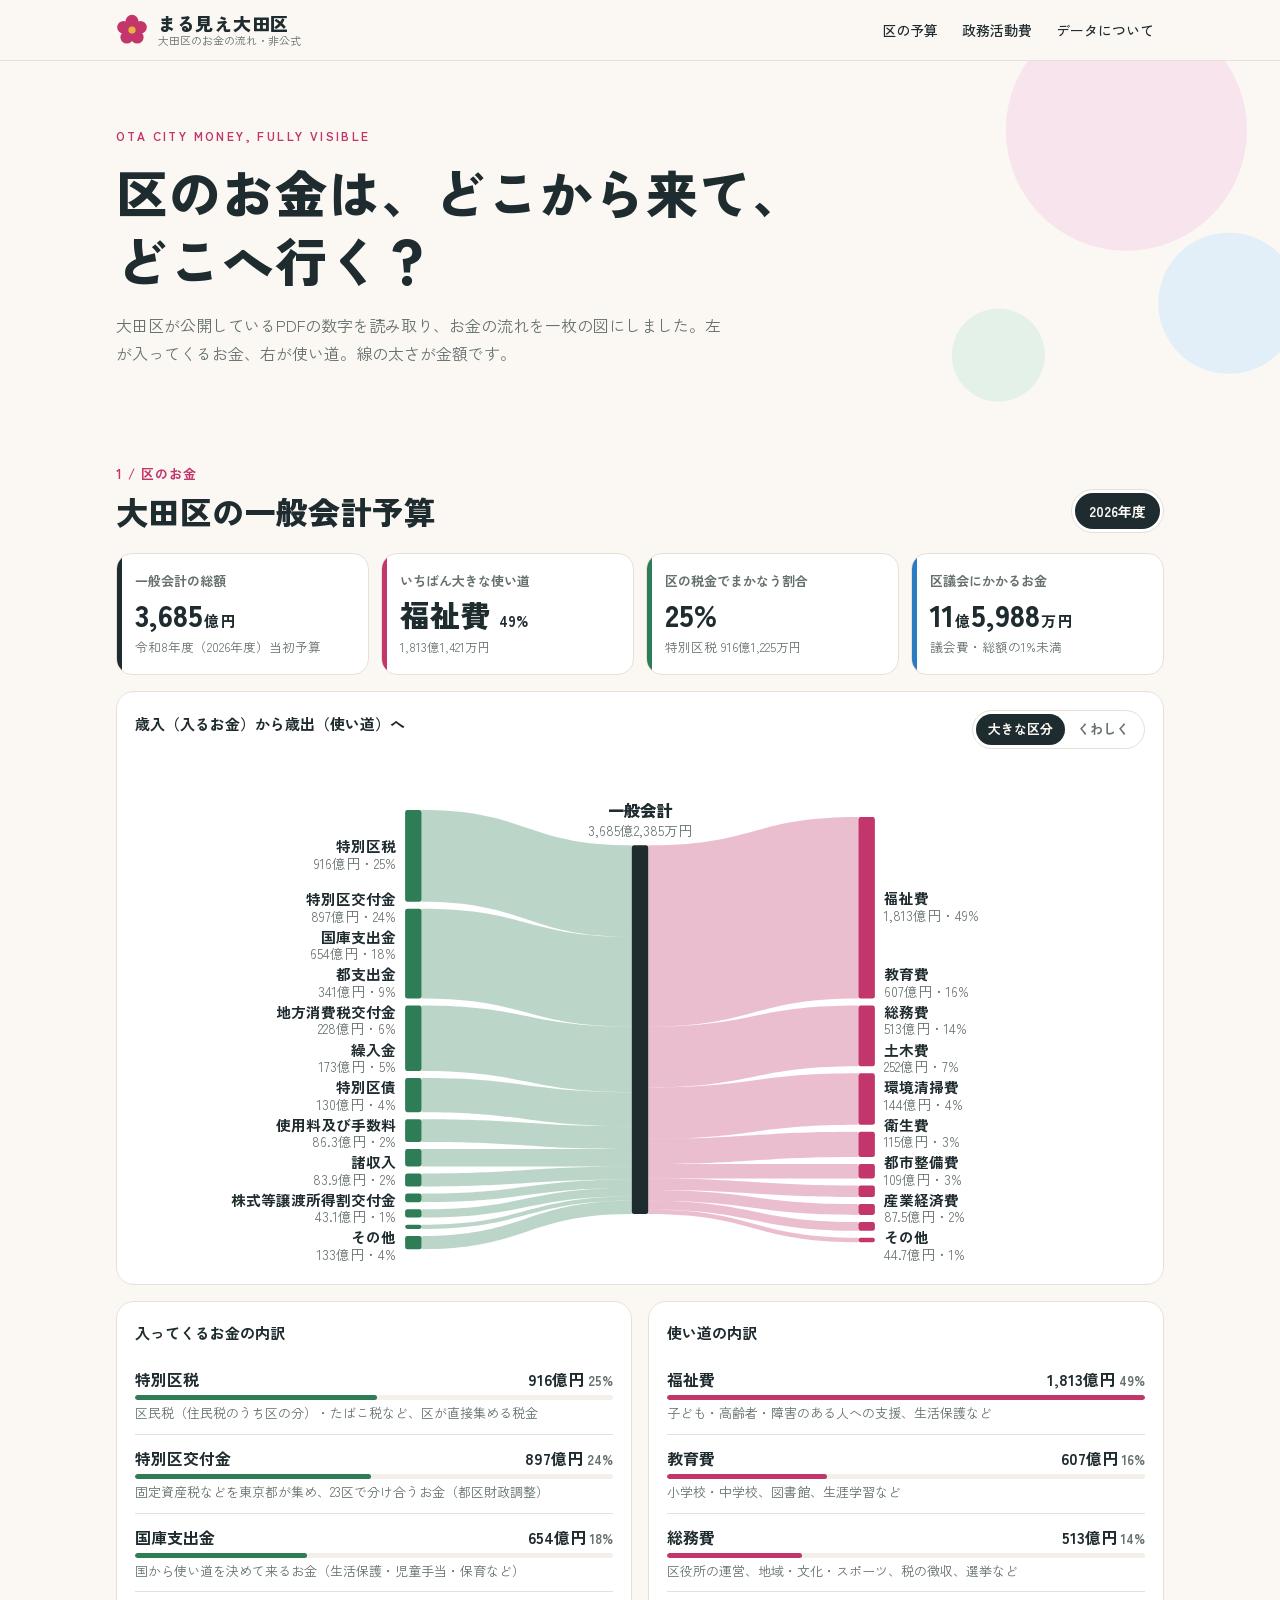
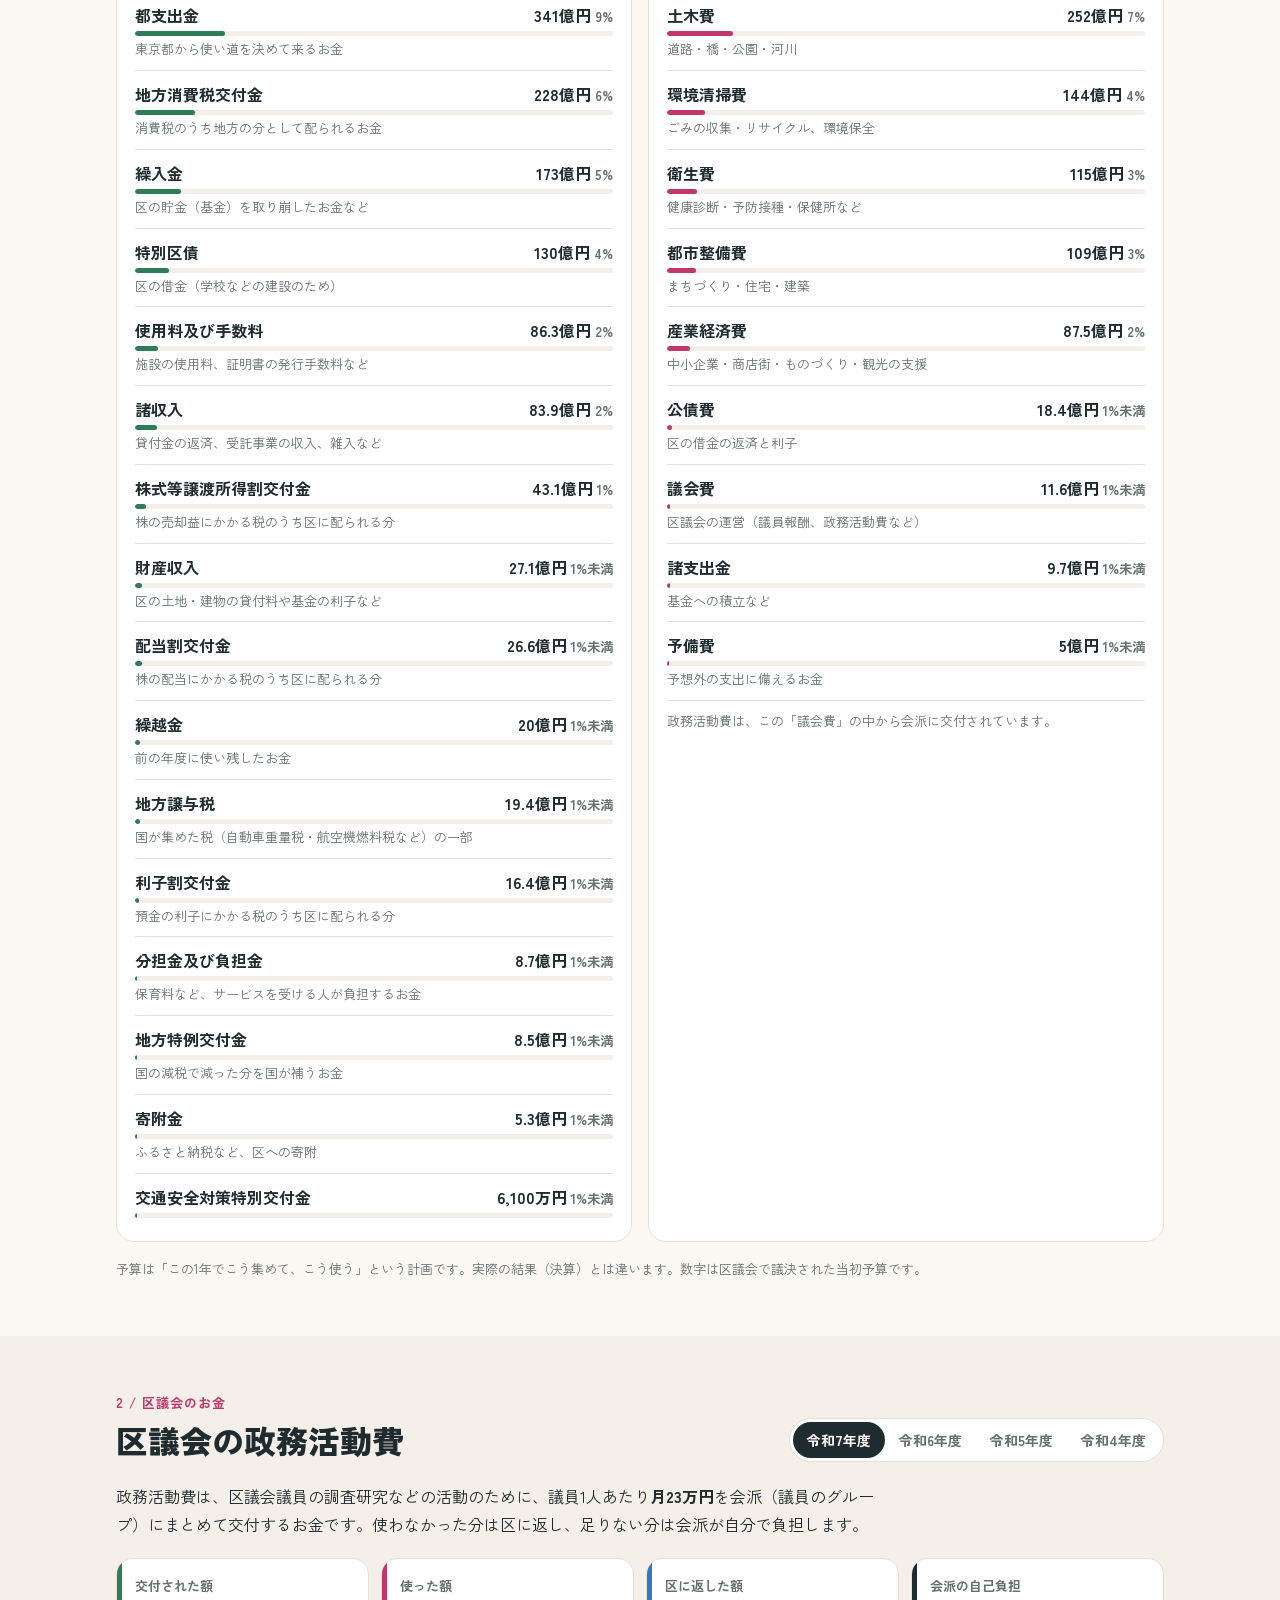
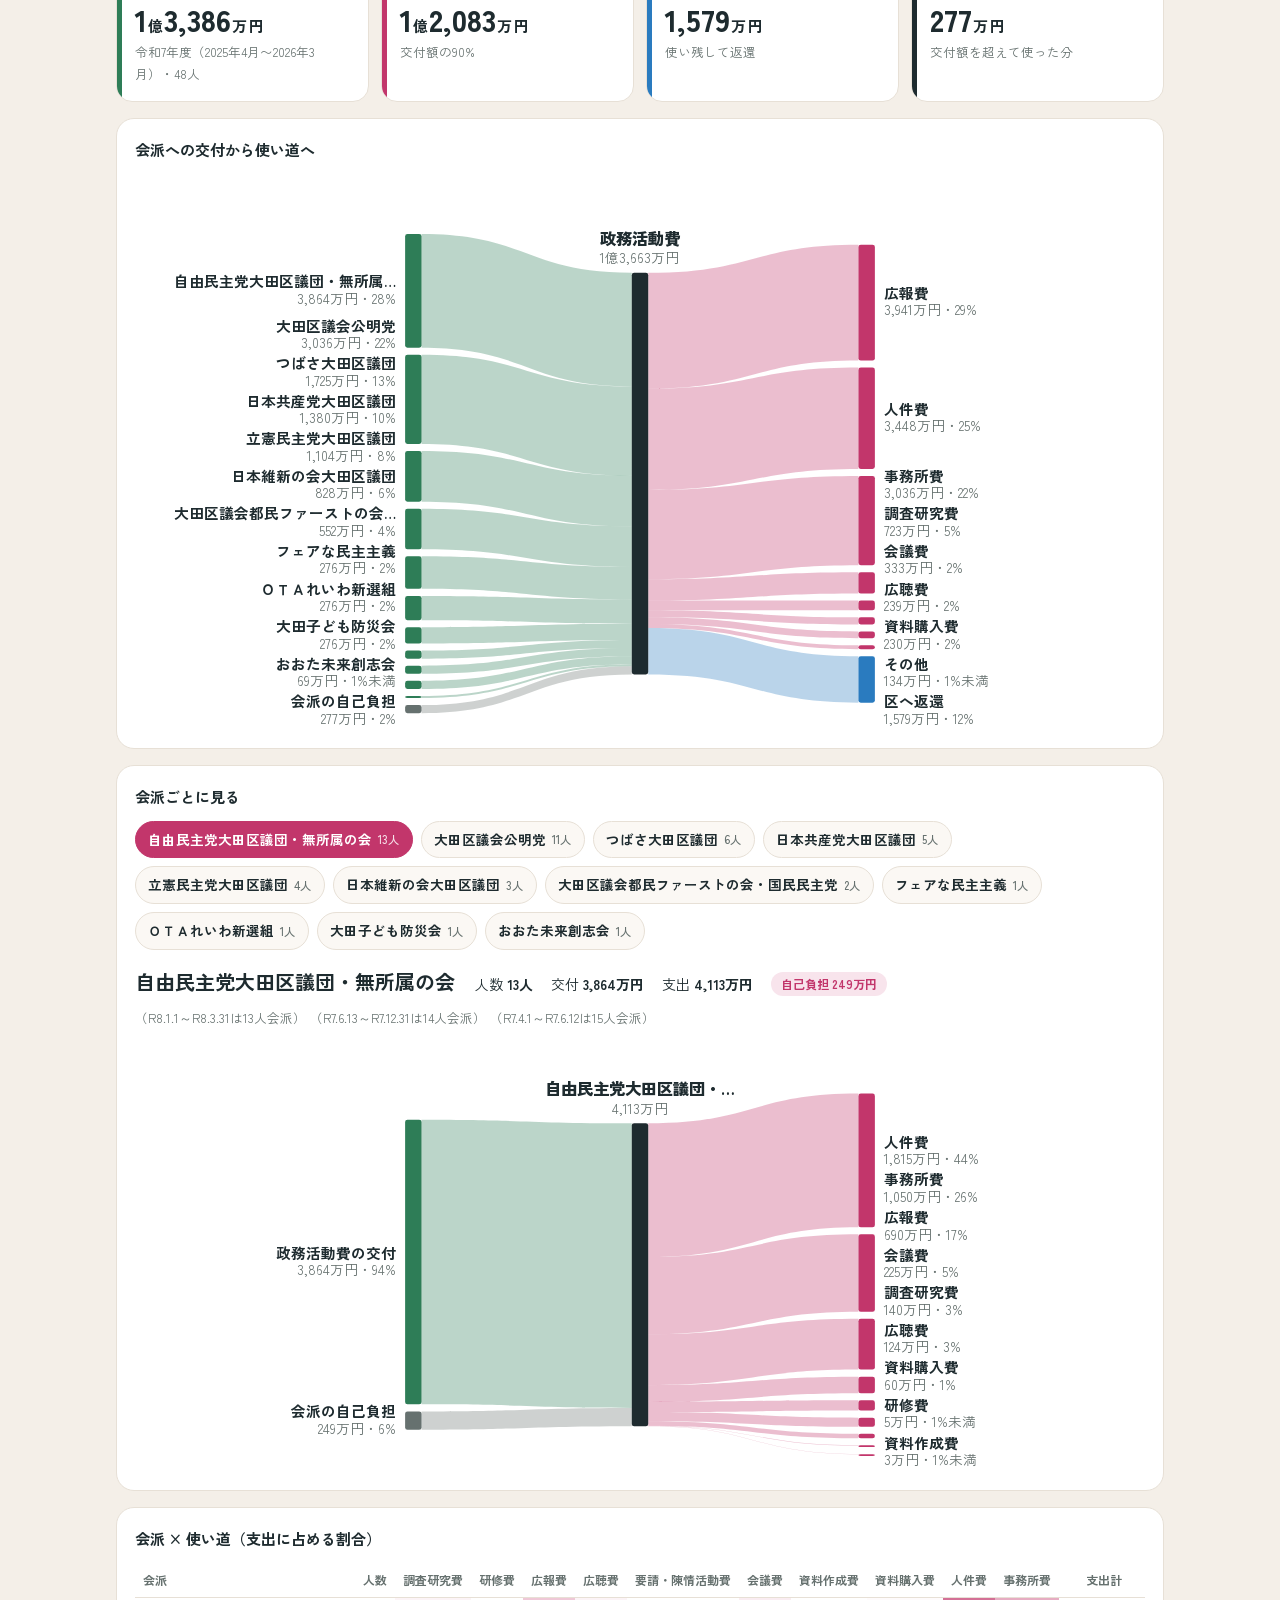
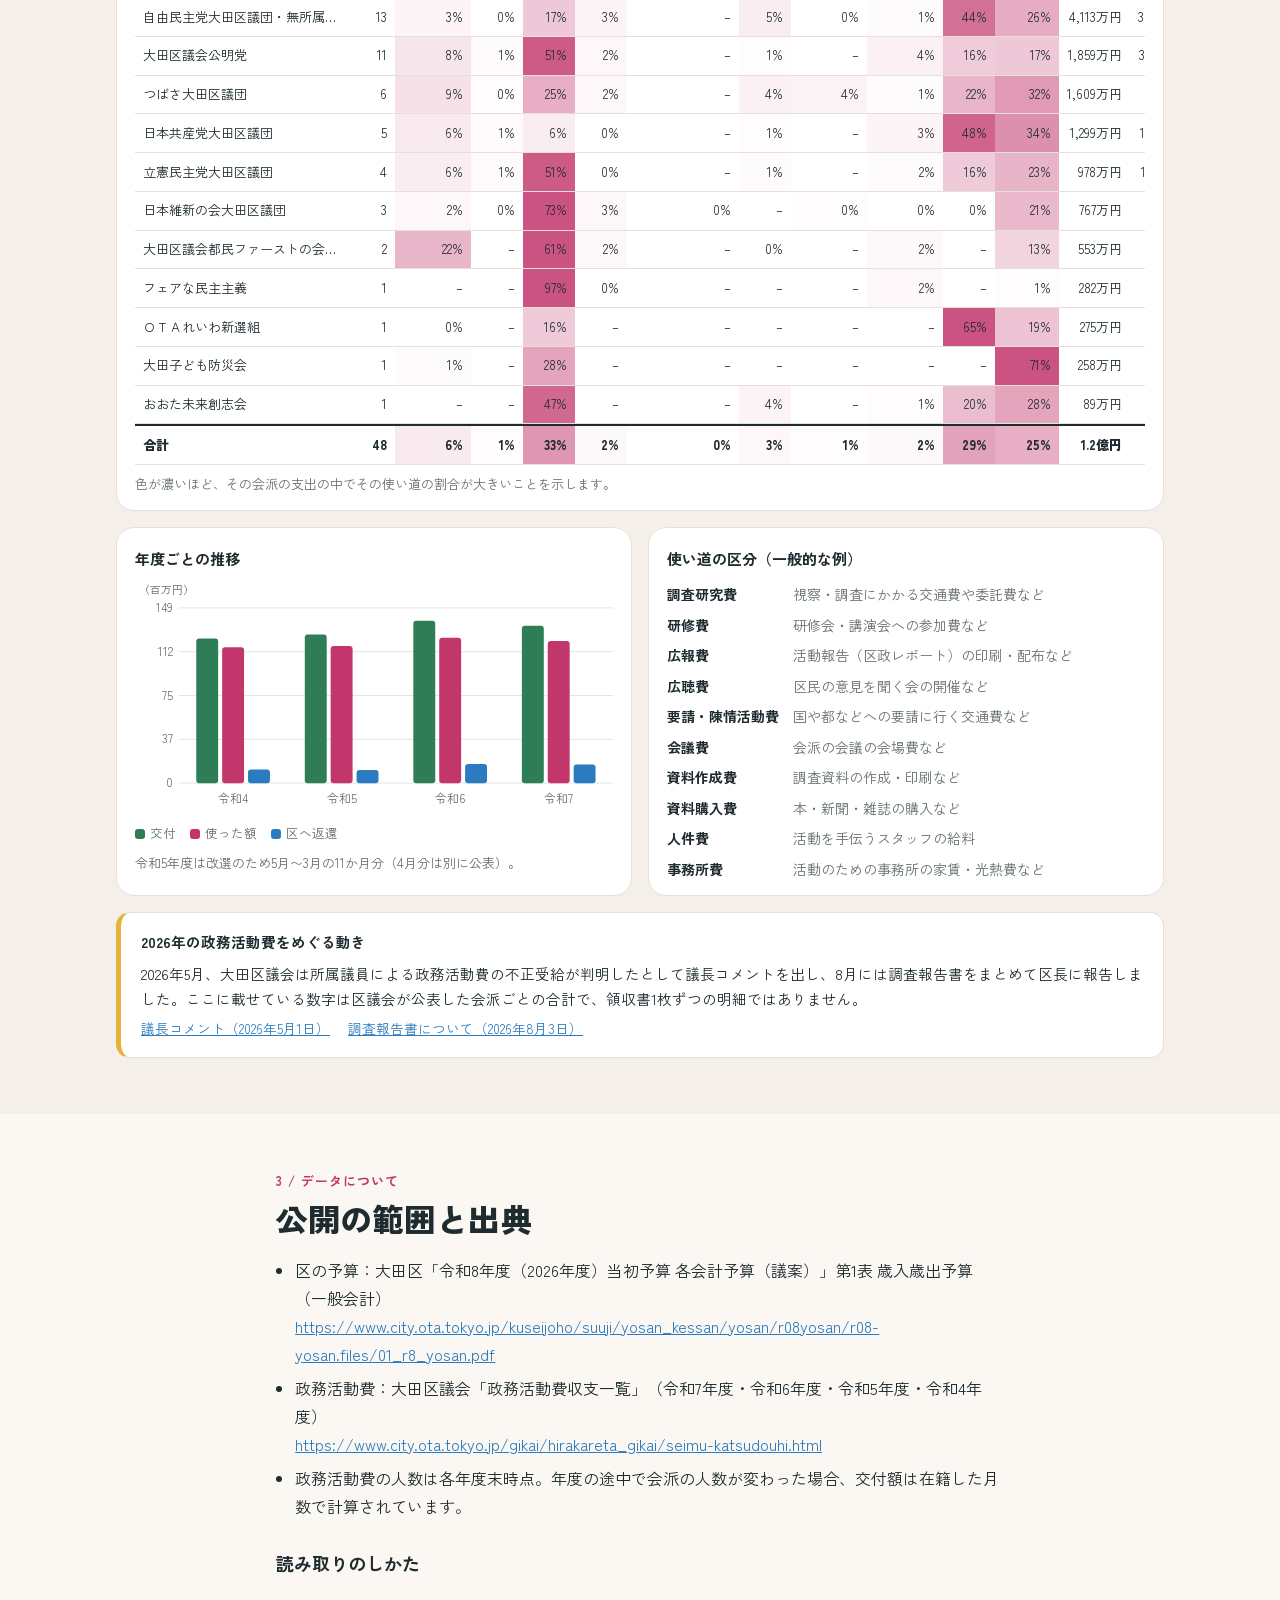
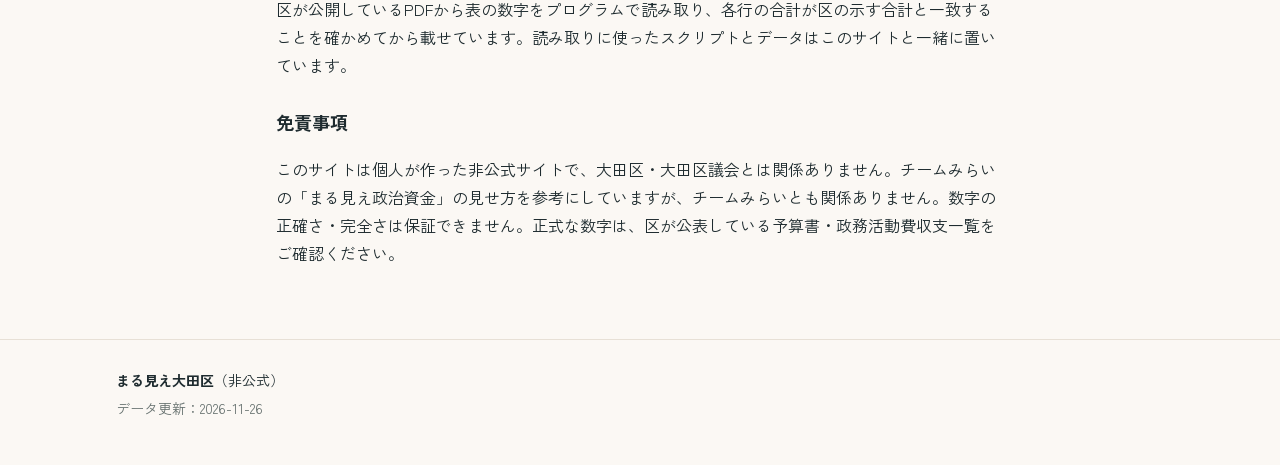
==== marumie/site/index.html @ 7232e0d4 "まる見え大田区：区の予算と政務活動費をサンキー図で見せる別サイトを追加 - 令和8年度一般会計予算（歳入の款→一般会計→歳出の款／項） - 区議会の政務活動費 令和4〜7年度（会派→使い道＋区へ返還、" ====
<!doctype html>
<html lang="ja">
<head>
<meta charset="utf-8">
<meta name="viewport" content="width=device-width, initial-scale=1">
<title>まる見え大田区</title>
<meta name="description" content="大田区のお金の流れ（一般会計予算・区議会の政務活動費）をサンキー図で見える化する非公式サイト">
<link rel="icon" href="data:image/svg+xml,%3Csvg xmlns='http://www.w3.org/2000/svg' viewBox='0 0 40 40'%3E%3Cg fill='%23C2366B'%3E%3Ccircle cx='20' cy='9' r='8'/%3E%3Ccircle cx='30.5' cy='16.6' r='8'/%3E%3Ccircle cx='26.5' cy='29' r='8'/%3E%3Ccircle cx='13.5' cy='29' r='8'/%3E%3Ccircle cx='9.5' cy='16.6' r='8'/%3E%3C/g%3E%3Ccircle cx='20' cy='20' r='4.5' fill='%23F2C14E'/%3E%3C/svg%3E">
<link rel="preconnect" href="https://fonts.googleapis.com">
<link rel="preconnect" href="https://fonts.gstatic.com" crossorigin>
<link href="https://fonts.googleapis.com/css2?family=Zen+Kaku+Gothic+New:wght@400;500;700;900&display=swap" rel="stylesheet">
<link rel="stylesheet" href="style.css?v=2">
</head>
<body>
<header class="top">
  <div class="wrap top-in">
    <a class="logo" href="#">
      <svg viewBox="0 0 40 40" aria-hidden="true"><g class="petal"><circle cx="20" cy="9" r="8"/><circle cx="30.5" cy="16.6" r="8"/><circle cx="26.5" cy="29" r="8"/><circle cx="13.5" cy="29" r="8"/><circle cx="9.5" cy="16.6" r="8"/></g><circle cx="20" cy="20" r="4.5" class="pistil"/></svg>
      <span><b>まる見え大田区</b><small>大田区のお金の流れ・非公式</small></span>
    </a>
    <nav>
      <a href="#budget">区の予算</a>
      <a href="#seimu">政務活動費</a>
      <a href="#about">データについて</a>
    </nav>
  </div>
</header>

<main>
  <section class="hero">
    <div class="wrap">
      <p class="eyebrow">OTA CITY MONEY, FULLY VISIBLE</p>
      <h1>区のお金は、<br class="sp">どこから来て、<br>どこへ行く？</h1>
      <p class="lead">大田区が公開しているPDFの数字を読み取り、お金の流れを一枚の図にしました。左が入ってくるお金、右が使い道。線の太さが金額です。</p>
    </div>
  </section>

  <!-- 区の予算 -->
  <section id="budget" class="block">
    <div class="wrap">
      <div class="sec-head">
        <div>
          <p class="sec-kicker">1 / 区のお金</p>
          <h2>大田区の一般会計予算</h2>
        </div>
        <div class="seg" id="budget-year"></div>
      </div>
      <div class="cards" id="budget-cards"></div>
      <div class="panel">
        <div class="panel-head">
          <p class="panel-title">歳入（入るお金）から歳出（使い道）へ</p>
          <div class="seg small" id="budget-level">
            <button data-v="kan" class="on">大きな区分</button>
            <button data-v="kou">くわしく</button>
          </div>
        </div>
        <div class="chart-scroll"><div id="budget-sankey"></div></div>
        <p class="hint sp-only">← 図は横にスクロールできます →</p>
      </div>
      <div class="two">
        <div class="panel">
          <p class="panel-title">入ってくるお金の内訳</p>
          <ul class="explain" id="budget-rev-list"></ul>
        </div>
        <div class="panel">
          <p class="panel-title">使い道の内訳</p>
          <ul class="explain" id="budget-exp-list"></ul>
        </div>
      </div>
      <p class="note">予算は「この1年でこう集めて、こう使う」という計画です。実際の結果（決算）とは違います。数字は区議会で議決された当初予算です。</p>
    </div>
  </section>

  <!-- 政務活動費 -->
  <section id="seimu" class="block alt">
    <div class="wrap">
      <div class="sec-head">
        <div>
          <p class="sec-kicker">2 / 区議会のお金</p>
          <h2>区議会の政務活動費</h2>
        </div>
        <div class="seg" id="seimu-year"></div>
      </div>
      <p class="sec-lead">政務活動費は、区議会議員の調査研究などの活動のために、議員1人あたり<b>月23万円</b>を会派（議員のグループ）にまとめて交付するお金です。使わなかった分は区に返し、足りない分は会派が自分で負担します。</p>
      <div class="cards" id="seimu-cards"></div>
      <div class="panel">
        <p class="panel-title">会派への交付から使い道へ</p>
        <div class="chart-scroll"><div id="seimu-sankey"></div></div>
        <p class="hint sp-only">← 図は横にスクロールできます →</p>
      </div>

      <div class="panel">
        <p class="panel-title">会派ごとに見る</p>
        <div class="chips" id="kaiha-chips"></div>
        <div id="kaiha-detail"></div>
      </div>

      <div class="panel">
        <p class="panel-title">会派 × 使い道（支出に占める割合）</p>
        <div class="table-scroll"><table class="heat" id="seimu-table"></table></div>
        <p class="note">色が濃いほど、その会派の支出の中でその使い道の割合が大きいことを示します。</p>
      </div>

      <div class="two">
        <div class="panel">
          <p class="panel-title">年度ごとの推移</p>
          <div id="seimu-trend"></div>
        </div>
        <div class="panel">
          <p class="panel-title">使い道の区分（一般的な例）</p>
          <dl class="cats" id="seimu-cats"></dl>
        </div>
      </div>

      <div class="callout">
        <p><b>2026年の政務活動費をめぐる動き</b></p>
        <p>2026年5月、大田区議会は所属議員による政務活動費の不正受給が判明したとして議長コメントを出し、8月には調査報告書をまとめて区長に報告しました。ここに載せている数字は区議会が公表した会派ごとの合計で、領収書1枚ずつの明細ではありません。</p>
        <p class="links"><a href="https://www.city.ota.tokyo.jp/gikai/kugikai_katsudou/comment/r8nen/R080501comment.html" target="_blank" rel="noopener">議長コメント（2026年5月1日）</a><a href="https://www.city.ota.tokyo.jp/gikai/kugikai_katsudou/comment/r8nen/R080803_comment-houkokusyo.html" target="_blank" rel="noopener">調査報告書について（2026年8月3日）</a></p>
      </div>
    </div>
  </section>

  <!-- データについて -->
  <section id="about" class="block">
    <div class="wrap narrow">
      <p class="sec-kicker">3 / データについて</p>
      <h2>公開の範囲と出典</h2>
      <ul class="sources" id="sources"></ul>
      <h3>読み取りのしかた</h3>
      <p>区が公開しているPDFから表の数字をプログラムで読み取り、各行の合計が区の示す合計と一致することを確かめてから載せています。読み取りに使ったスクリプトとデータはこのサイトと一緒に置いています。</p>
      <h3>免責事項</h3>
      <p>このサイトは個人が作った非公式サイトで、大田区・大田区議会とは関係ありません。チームみらいの「まる見え政治資金」の見せ方を参考にしていますが、チームみらいとも関係ありません。数字の正確さ・完全さは保証できません。正式な数字は、区が公表している予算書・政務活動費収支一覧をご確認ください。</p>
    </div>
  </section>
</main>

<footer class="foot">
  <div class="wrap">
    <p><b>まる見え大田区</b>（非公式）</p>
    <p class="muted" id="built"></p>
  </div>
</footer>

<div id="tip" class="tip" hidden></div>
<script src="data.js?v=2"></script>
<script src="app.js?v=2"></script>
</body>
</html>
---- marumie/site/style.css ----
/* 大田区モチーフの色
   梅（区の花） / クスノキ（区の木） / 羽田の空 / 大森の海苔 / 和紙 */
:root {
  --ume: #C2366B;
  --ume-soft: #F8E4EC;
  --kusu: #2E7D57;
  --kusu-soft: #E3F1E8;
  --sora: #2A7BBF;
  --sora-soft: #E2EEF8;
  --kin: #E8B23A;
  --ink: #1E2B2F;
  --muted: #66716F;
  --bg: #FBF8F4;
  --bg-alt: #F4EFE8;
  --card: #FFFFFF;
  --line: #E7E0D6;
  --link-op: .32;
}
@media (prefers-color-scheme: dark) {
  :root:not([data-theme="light"]) {
    --ume: #EE6E9B; --ume-soft: #3A2230;
    --kusu: #5DBB8A; --kusu-soft: #1F3329;
    --sora: #64A9E6; --sora-soft: #1D2D3D;
    --kin: #F2C14E;
    --ink: #ECE8E2; --muted: #A2ABA8;
    --bg: #151A1C; --bg-alt: #1B2124; --card: #20272A; --line: #343D40;
    --link-op: .42;
  }
}
:root[data-theme="dark"] {
  --ume: #EE6E9B; --ume-soft: #3A2230;
  --kusu: #5DBB8A; --kusu-soft: #1F3329;
  --sora: #64A9E6; --sora-soft: #1D2D3D;
  --kin: #F2C14E;
  --ink: #ECE8E2; --muted: #A2ABA8;
  --bg: #151A1C; --bg-alt: #1B2124; --card: #20272A; --line: #343D40;
  --link-op: .42;
}

* { box-sizing: border-box; }
html { scroll-behavior: smooth; }
body {
  margin: 0; background: var(--bg); color: var(--ink);
  font-family: "Zen Kaku Gothic New", "Hiragino Sans", "Yu Gothic", sans-serif;
  line-height: 1.75; font-size: 16px; -webkit-font-smoothing: antialiased;
}
a { color: var(--sora); }
.wrap { max-width: 1080px; margin: 0 auto; padding: 0 16px; }
.wrap.narrow { max-width: 760px; }
.sp { display: none; }
.sp-only { display: none; }

/* header */
.top { position: sticky; top: 0; z-index: 10; background: color-mix(in srgb, var(--bg) 88%, transparent); backdrop-filter: blur(8px); border-bottom: 1px solid var(--line); }
.top-in { display: flex; align-items: center; justify-content: space-between; height: 60px; gap: 12px; }
.logo { display: flex; align-items: center; gap: 10px; text-decoration: none; color: var(--ink); }
.logo svg { width: 32px; height: 32px; flex: none; }
.logo .petal { fill: var(--ume); }
.logo .pistil { fill: var(--kin); }
.logo b { display: block; font-size: 18px; font-weight: 900; letter-spacing: .04em; line-height: 1.2; }
.logo small { display: block; font-size: 11px; color: var(--muted); line-height: 1.2; }
nav { display: flex; gap: 4px; }
nav a { color: var(--ink); text-decoration: none; font-size: 14px; font-weight: 500; padding: 6px 10px; border-radius: 999px; }
nav a:hover { background: var(--ume-soft); color: var(--ume); }

/* hero */
.hero { padding: 64px 0 40px; background:
  radial-gradient(circle at 88% 20%, var(--ume-soft) 0 120px, transparent 121px),
  radial-gradient(circle at 96% 70%, var(--sora-soft) 0 70px, transparent 71px),
  radial-gradient(circle at 78% 85%, var(--kusu-soft) 0 46px, transparent 47px); }
.eyebrow { font-size: 12px; letter-spacing: .2em; color: var(--ume); font-weight: 700; margin: 0 0 12px; }
.hero h1 { font-size: clamp(30px, 5.4vw, 52px); line-height: 1.3; margin: 0 0 18px; font-weight: 900; letter-spacing: .02em; }
.lead { max-width: 620px; color: var(--muted); margin: 0; }

/* section */
.block { padding: 56px 0; }
.block.alt { background: var(--bg-alt); }
.sec-head { display: flex; align-items: flex-end; justify-content: space-between; gap: 16px; flex-wrap: wrap; margin-bottom: 20px; }
.sec-kicker { margin: 0; font-size: 13px; color: var(--ume); font-weight: 700; letter-spacing: .08em; }
h2 { font-size: clamp(24px, 3.6vw, 32px); margin: 4px 0 0; font-weight: 900; line-height: 1.35; }
h3 { font-size: 18px; margin: 28px 0 6px; }
.sec-lead { max-width: 760px; margin: 0 0 20px; }

/* segmented */
.seg { display: inline-flex; background: var(--card); border: 1px solid var(--line); border-radius: 999px; padding: 3px; flex-wrap: wrap; }
.seg button { border: 0; background: transparent; color: var(--muted); font: inherit; font-size: 14px; font-weight: 700; padding: 6px 14px; border-radius: 999px; cursor: pointer; }
.seg button.on { background: var(--ink); color: var(--bg); }
.seg.small button { font-size: 13px; padding: 4px 12px; }

/* cards */
.cards { display: grid; grid-template-columns: repeat(auto-fit, minmax(200px, 1fr)); gap: 12px; margin-bottom: 16px; }
.card { background: var(--card); border: 1px solid var(--line); border-radius: 16px; padding: 16px 18px; position: relative; overflow: hidden; }
.card::before { content: ""; position: absolute; left: 0; top: 0; bottom: 0; width: 5px; background: var(--c, var(--ink)); }
.card .k { font-size: 13px; color: var(--muted); font-weight: 700; margin: 0; }
.card .v { font-size: clamp(24px, 3vw, 30px); font-weight: 900; margin: 2px 0 0; line-height: 1.3; font-variant-numeric: tabular-nums; }
.card .v small { font-size: .5em; font-weight: 700; margin: 0 1px; }
.card .s { font-size: 12.5px; color: var(--muted); margin: 2px 0 0; }

/* panel */
.panel { background: var(--card); border: 1px solid var(--line); border-radius: 18px; padding: 18px 18px 14px; margin-bottom: 16px; min-width: 0; }
.panel-head { display: flex; justify-content: space-between; align-items: center; gap: 10px; flex-wrap: wrap; }
.panel-title { font-weight: 700; margin: 0 0 10px; font-size: 15px; }
.two { display: grid; grid-template-columns: 1fr 1fr; gap: 16px; }
.two .panel { margin-bottom: 0; }
.two + .note, .two + .callout { margin-top: 16px; }
.chart-scroll, .table-scroll { overflow-x: auto; -webkit-overflow-scrolling: touch; }
.chart-scroll > div { min-width: 680px; }
.hint { font-size: 12px; color: var(--muted); text-align: center; margin: 4px 0 0; }
.note { font-size: 13px; color: var(--muted); margin: 8px 0 0; }

/* sankey */
.sk text { fill: var(--ink); font-family: inherit; }
.sk .lbl { font-size: 12.5px; font-weight: 700; }
.sk .amt { font-size: 11.5px; fill: var(--muted); font-variant-numeric: tabular-nums; }
.sk .ctr { font-size: 14px; font-weight: 900; }
.sk .lnk { opacity: var(--link-op); transition: opacity .15s; cursor: pointer; }
.sk .lnk:hover, .sk .lnk.hl { opacity: .75; }
.sk .node { cursor: pointer; }

/* explain list */
.explain { list-style: none; margin: 0; padding: 0; }
.explain li { display: grid; grid-template-columns: 1fr auto; gap: 2px 12px; padding: 9px 0; border-top: 1px solid var(--line); }
.explain li:first-child { border-top: 0; }
.explain .n { font-weight: 700; }
.explain .a { font-weight: 700; font-variant-numeric: tabular-nums; text-align: right; }
.explain .d { grid-column: 1 / -1; font-size: 13px; color: var(--muted); }
.explain .bar { grid-column: 1 / -1; height: 5px; background: var(--bg-alt); border-radius: 3px; overflow: hidden; }
.explain .bar i { display: block; height: 100%; background: var(--c); border-radius: 3px; }

/* chips */
.chips { display: flex; flex-wrap: wrap; gap: 8px; margin-bottom: 14px; }
.chip { border: 1px solid var(--line); background: var(--bg); color: var(--ink); font: inherit; font-size: 13.5px; font-weight: 700; padding: 6px 12px; border-radius: 999px; cursor: pointer; display: inline-flex; gap: 6px; align-items: center; }
.chip span { font-size: 11.5px; color: var(--muted); font-weight: 500; }
.chip.on { background: var(--ume); border-color: var(--ume); color: #fff; }
.chip.on span { color: #fff; opacity: .85; }
.kd-head { display: flex; flex-wrap: wrap; gap: 8px 20px; align-items: baseline; margin-bottom: 8px; }
.kd-head h3 { margin: 0; font-size: 20px; }
.kd-stats { display: flex; flex-wrap: wrap; gap: 6px 18px; font-size: 14px; }
.kd-stats b { font-variant-numeric: tabular-nums; }
.pill { display: inline-block; font-size: 12px; font-weight: 700; padding: 1px 10px; border-radius: 999px; }
.pill.ret { background: var(--sora-soft); color: var(--sora); }
.pill.over { background: var(--ume-soft); color: var(--ume); }
.kd-note { font-size: 12.5px; color: var(--muted); margin: 0 0 6px; }

/* heat table */
table.heat { border-collapse: separate; border-spacing: 0; font-size: 13px; width: 100%; min-width: 980px; }
.heat th, .heat td { padding: 7px 8px; text-align: right; white-space: nowrap; border-bottom: 1px solid var(--line); font-variant-numeric: tabular-nums; }
.heat th { font-size: 12px; color: var(--muted); font-weight: 700; vertical-align: bottom; }
.heat th:first-child, .heat td:first-child { text-align: left; position: sticky; left: 0; background: var(--card); z-index: 1; max-width: 220px; overflow: hidden; text-overflow: ellipsis; }
.heat td.cell { color: var(--ink); }
.heat tr.total td { font-weight: 900; border-top: 2px solid var(--ink); }

/* cats */
.cats { margin: 0; display: grid; grid-template-columns: auto 1fr; gap: 6px 14px; font-size: 14px; }
.cats dt { font-weight: 700; white-space: nowrap; }
.cats dd { margin: 0; color: var(--muted); }

/* trend */
.trend text { fill: var(--muted); font-size: 12px; font-family: inherit; }
.legend { display: flex; gap: 14px; font-size: 12.5px; color: var(--muted); flex-wrap: wrap; margin-top: 4px; }
.legend i { display: inline-block; width: 10px; height: 10px; border-radius: 3px; margin-right: 5px; vertical-align: -1px; }

/* callout */
.callout { background: var(--card); border: 1px solid var(--line); border-left: 5px solid var(--kin); border-radius: 14px; padding: 16px 20px; margin-top: 16px; font-size: 14.5px; }
.callout p { margin: 0 0 6px; }
.callout .links { display: flex; flex-wrap: wrap; gap: 6px 18px; margin: 4px 0 0; font-size: 13.5px; }

/* sources */
.sources { padding-left: 1.2em; }
.sources li { margin-bottom: 6px; }

.foot { border-top: 1px solid var(--line); padding: 28px 0 40px; font-size: 14px; }
.foot p { margin: 0 0 4px; }
.muted { color: var(--muted); }

.tip { position: fixed; z-index: 50; pointer-events: none; background: var(--ink); color: var(--bg); font-size: 13px; padding: 7px 11px; border-radius: 9px; max-width: 280px; line-height: 1.5; box-shadow: 0 6px 20px rgba(0,0,0,.18); }

@media (max-width: 760px) {
  .sp { display: inline; }
  .sp-only { display: block; }
  .two { grid-template-columns: 1fr; }
  .two .panel { margin-bottom: 16px; }
  nav a { padding: 6px 7px; font-size: 13px; }
  .logo small { display: none; }
  .hero { padding: 40px 0 28px; }
  .block { padding: 40px 0; }
  .panel { padding: 14px 12px 12px; border-radius: 14px; }
  .cards { grid-template-columns: 1fr 1fr; gap: 8px; }
  .card { padding: 12px 12px 12px 16px; border-radius: 12px; }
  .card .v { font-size: 20px; }
  .card .s { font-size: 11.5px; }
}
@media (max-width: 420px) {
  nav a[href="#about"] { display: none; }
}
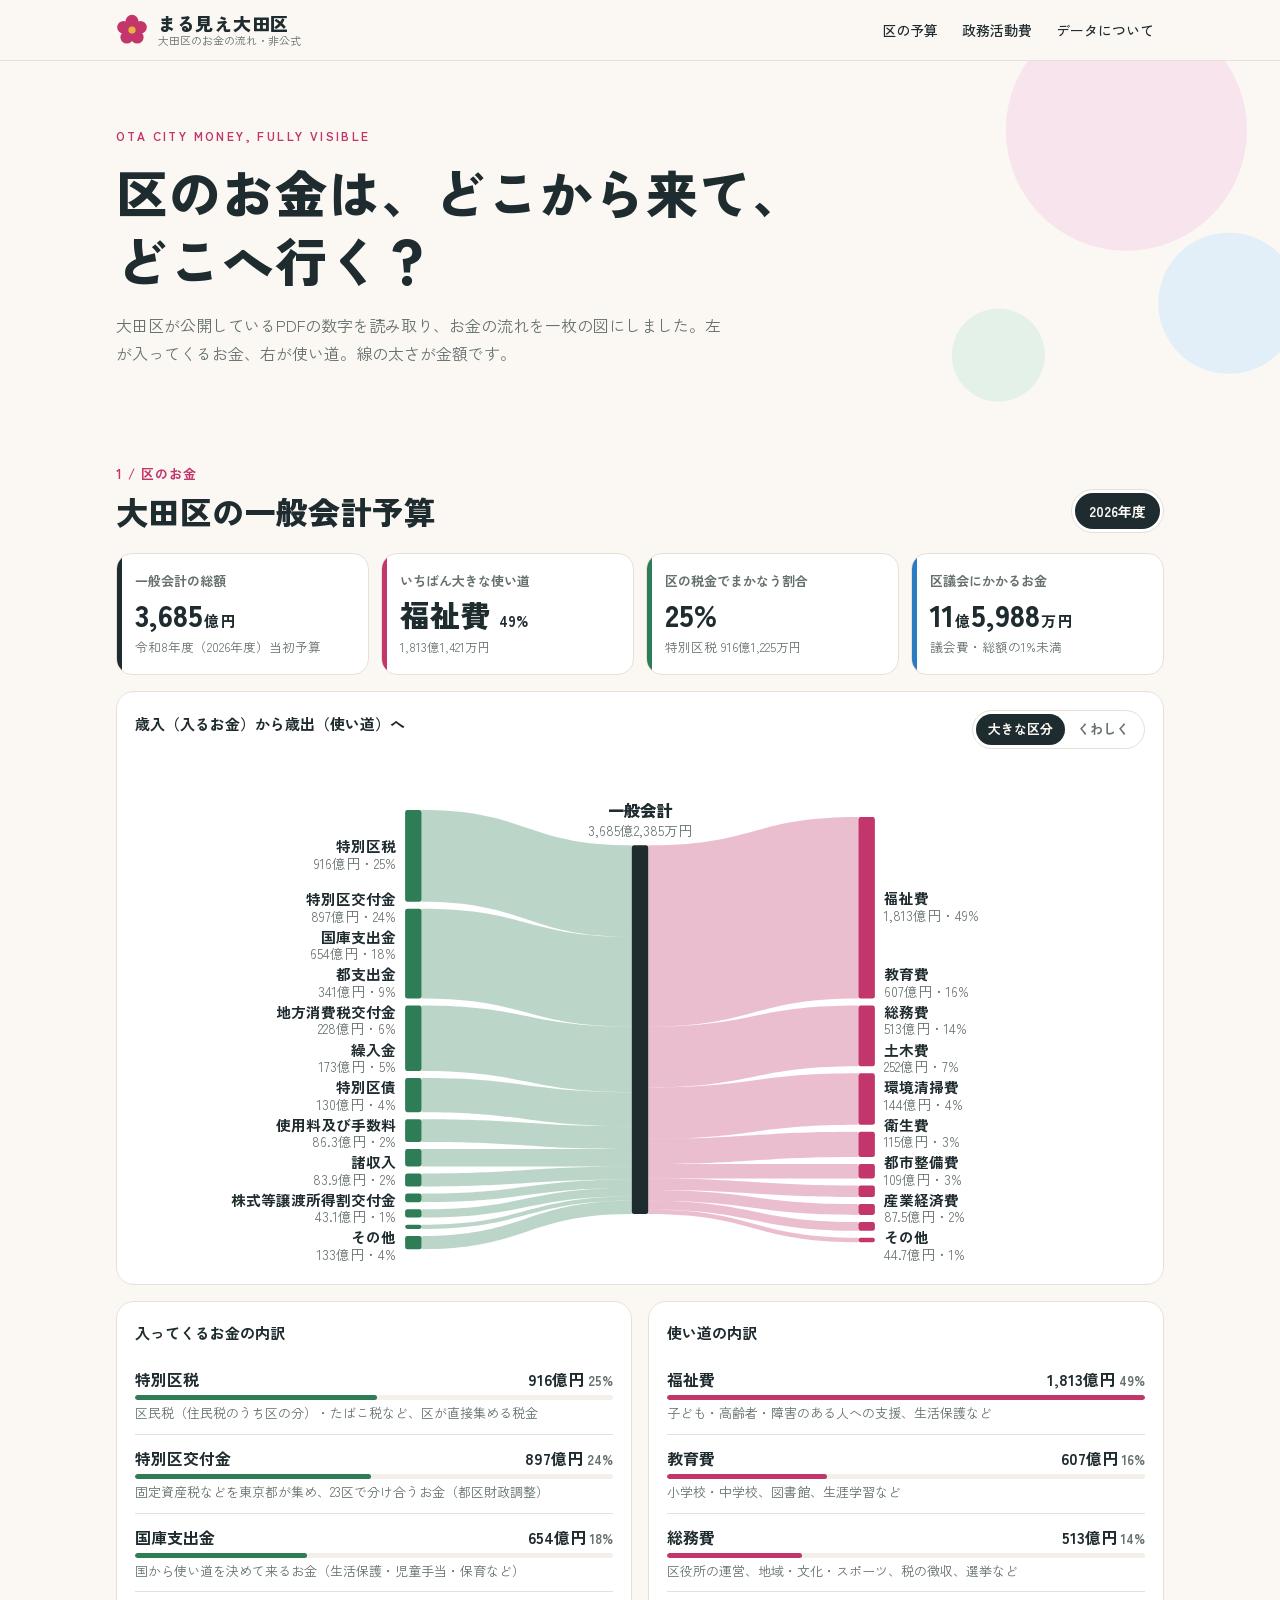
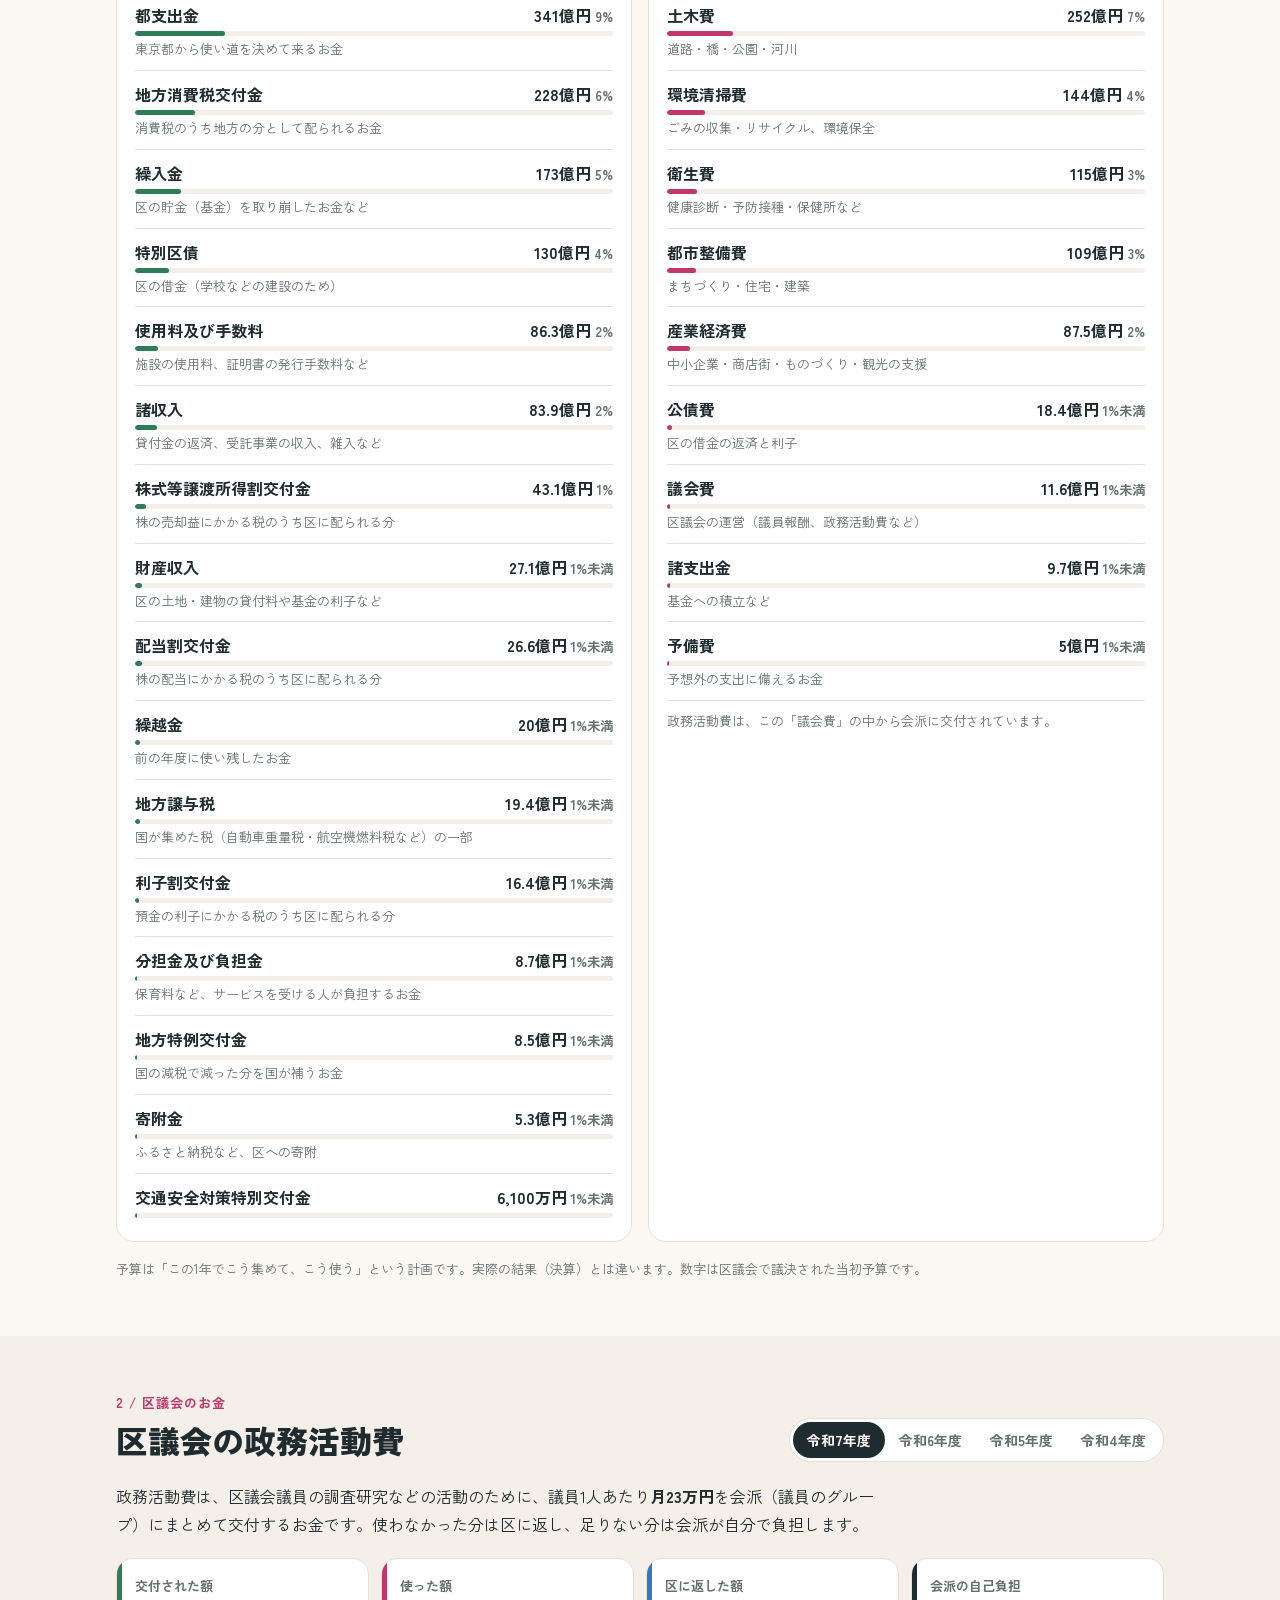
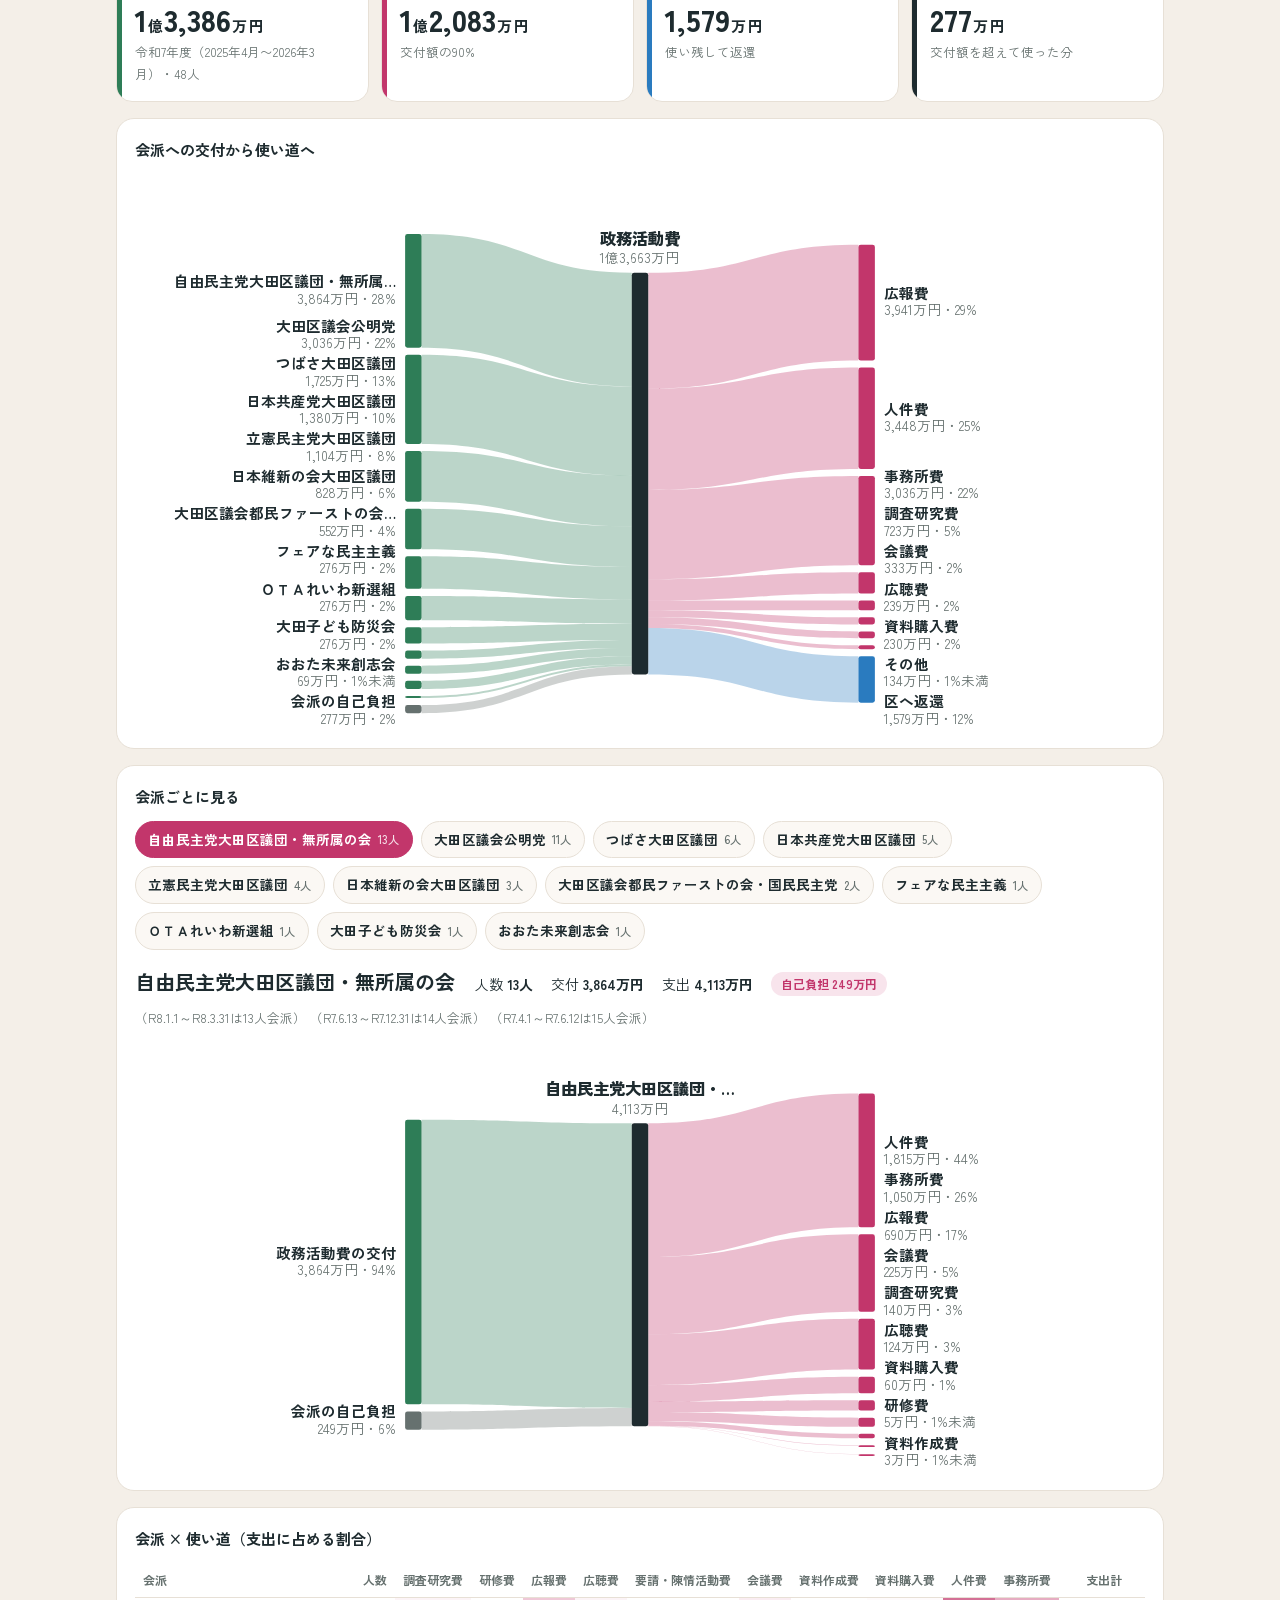
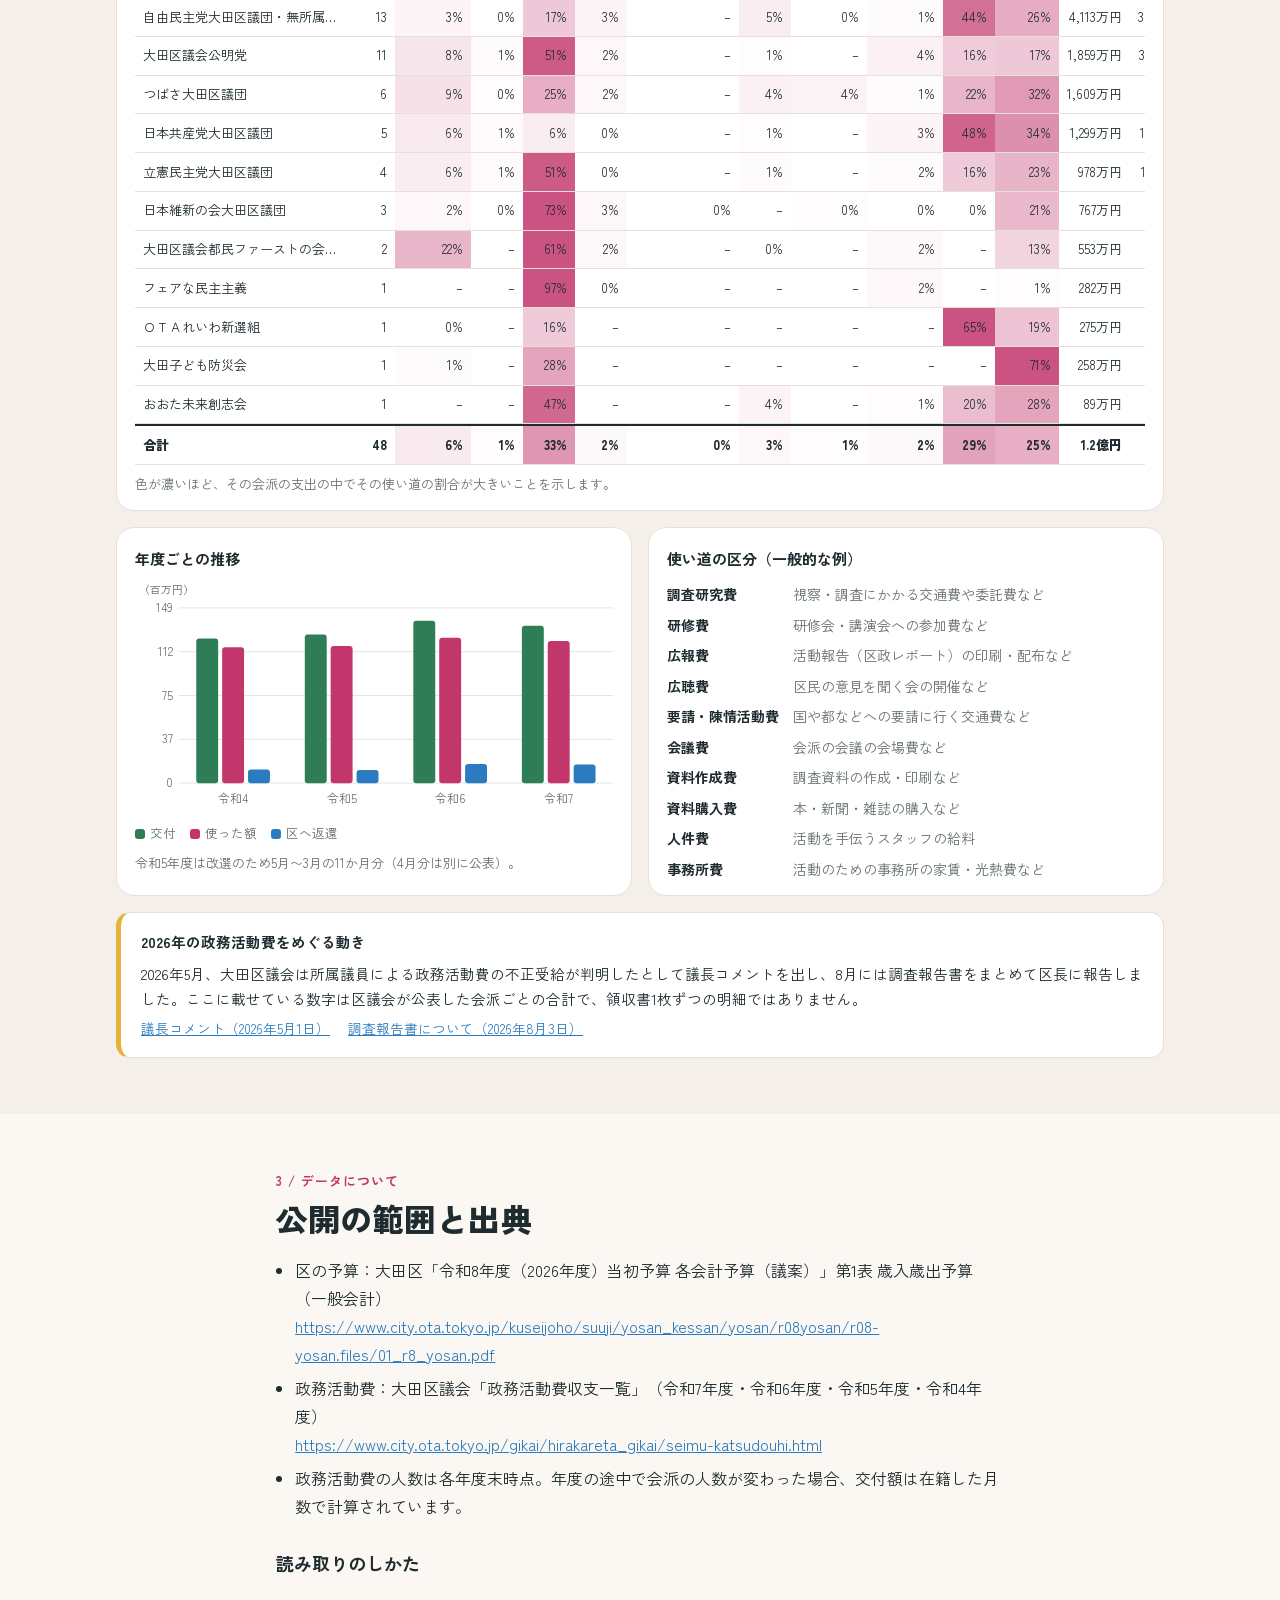
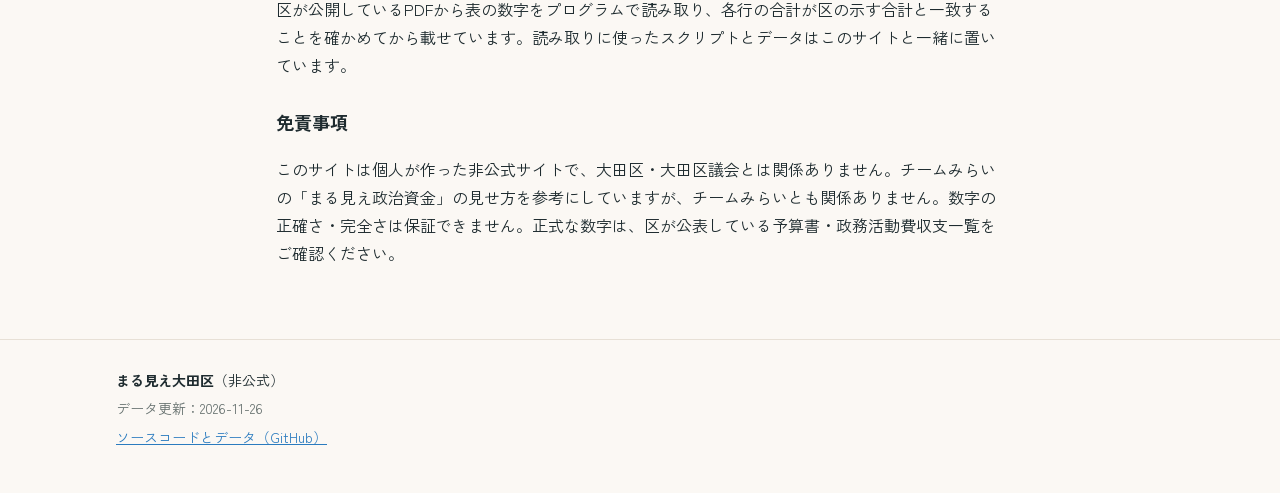
==== commit 9fdb2958: "まる見え大田区：フッターにソースコードへのリンクを追加 Co-Authored-By: Claude Opus 5.5 <noreply@anthropic.com>" ====
--- a/marumie/site/index.html
+++ b/marumie/site/index.html
@@ -138,6 +138,7 @@
   <div class="wrap">
     <p><b>まる見え大田区</b>（非公式）</p>
     <p class="muted" id="built"></p>
+    <p class="muted"><a href="https://github.com/Akira-guild/marumie-ota" target="_blank" rel="noopener">ソースコードとデータ（GitHub）</a></p>
   </div>
 </footer>
 
